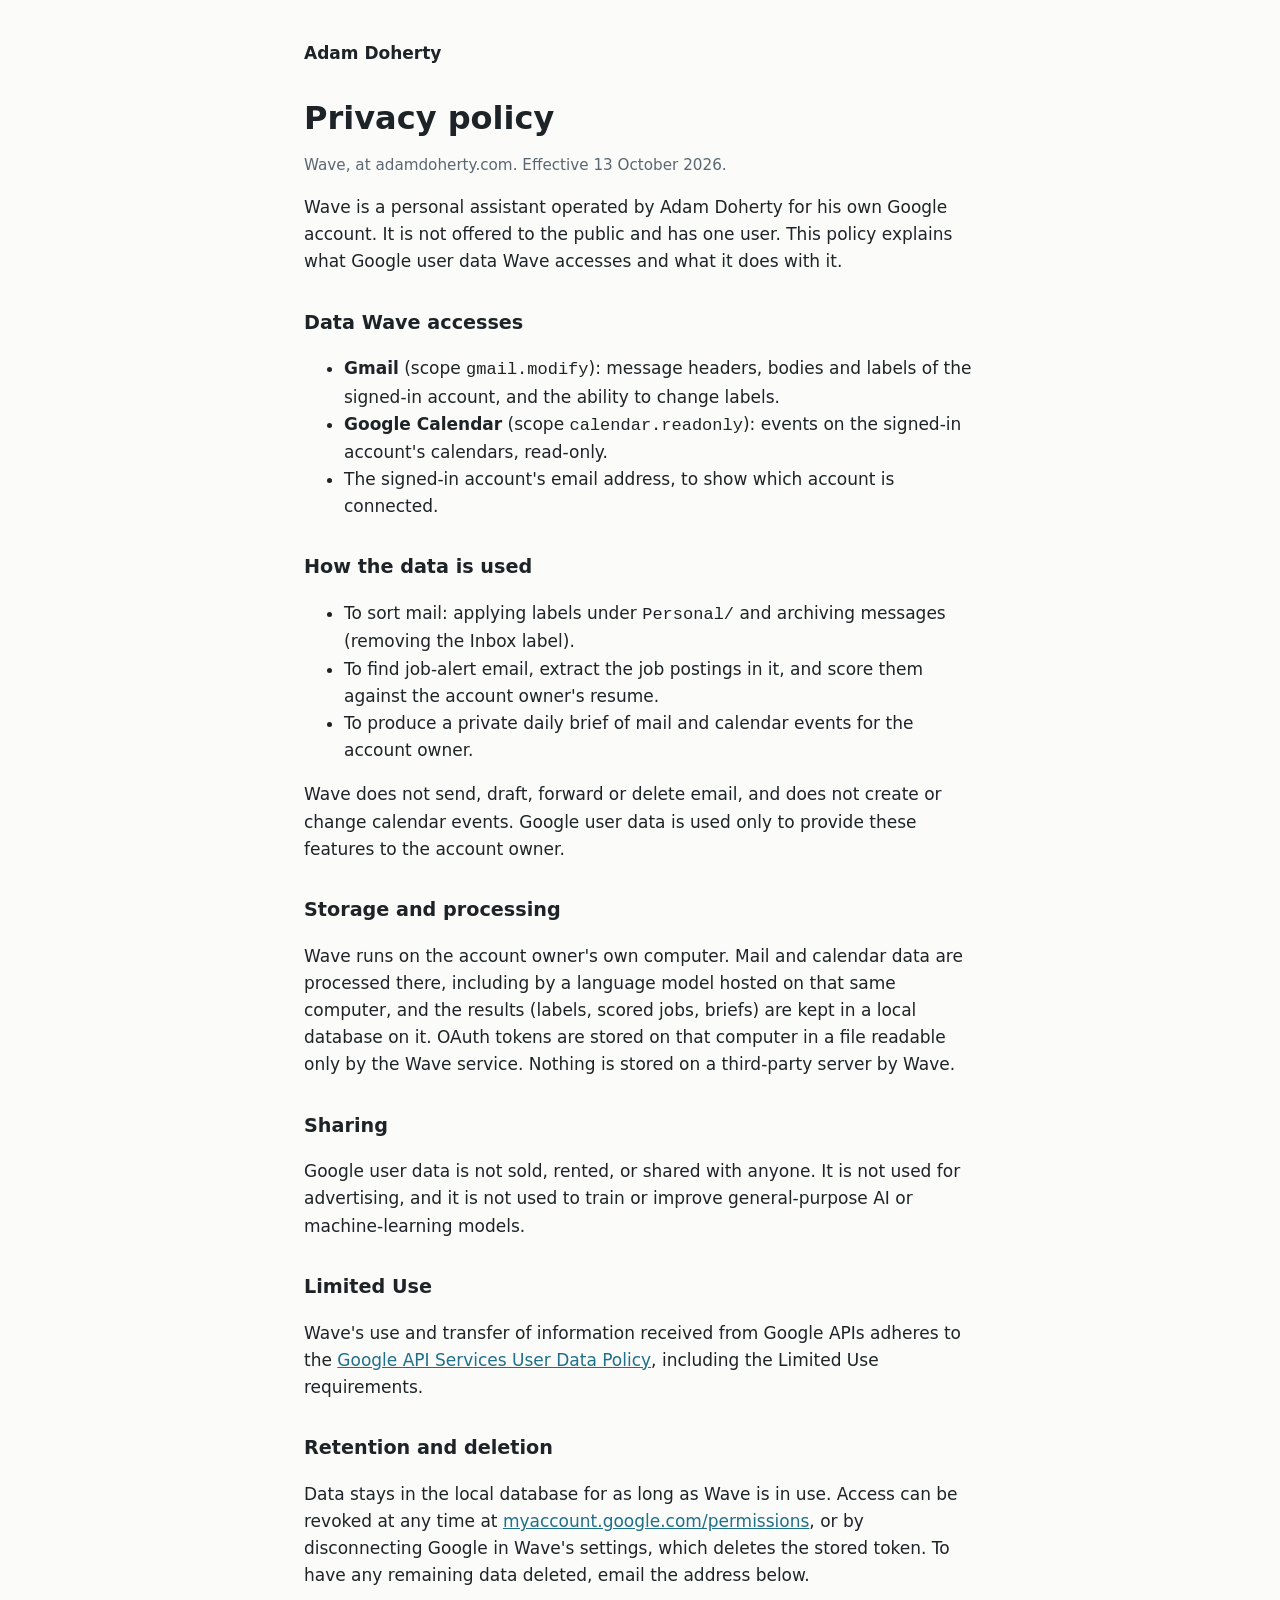
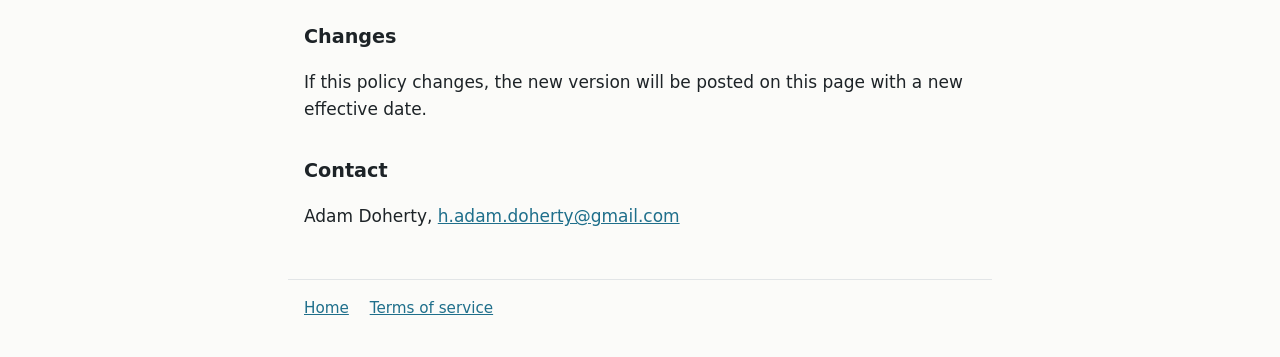
==== privacy.html @ 3259eeae "adamdoherty.com: home page, privacy policy and terms for Wave's Google OAuth app Co-Authored-By: Cla" ====
<!doctype html>
<html lang="en">
<head>
  <meta charset="utf-8">
  <meta name="viewport" content="width=device-width, initial-scale=1">
  <title>Privacy Policy</title>
  <meta name="description" content="How Wave, Adam Doherty's personal assistant, accesses, uses, stores and shares Google user data.">
  <link rel="stylesheet" href="/style.css">
</head>
<body>
  <header><a class="home" href="/">Adam Doherty</a></header>
  <main>
    <h1>Privacy policy</h1>
    <p class="meta">Wave, at adamdoherty.com. Effective 13 October 2026.</p>

    <p>Wave is a personal assistant operated by Adam Doherty for his own Google account. It is not offered to the public and has one user. This policy explains what Google user data Wave accesses and what it does with it.</p>

    <h2>Data Wave accesses</h2>
    <ul>
      <li><strong>Gmail</strong> (scope <code>gmail.modify</code>): message headers, bodies and labels of the signed-in account, and the ability to change labels.</li>
      <li><strong>Google Calendar</strong> (scope <code>calendar.readonly</code>): events on the signed-in account's calendars, read-only.</li>
      <li>The signed-in account's email address, to show which account is connected.</li>
    </ul>

    <h2>How the data is used</h2>
    <ul>
      <li>To sort mail: applying labels under <code>Personal/</code> and archiving messages (removing the Inbox label).</li>
      <li>To find job-alert email, extract the job postings in it, and score them against the account owner's resume.</li>
      <li>To produce a private daily brief of mail and calendar events for the account owner.</li>
    </ul>
    <p>Wave does not send, draft, forward or delete email, and does not create or change calendar events. Google user data is used only to provide these features to the account owner.</p>

    <h2>Storage and processing</h2>
    <p>Wave runs on the account owner's own computer. Mail and calendar data are processed there, including by a language model hosted on that same computer, and the results (labels, scored jobs, briefs) are kept in a local database on it. OAuth tokens are stored on that computer in a file readable only by the Wave service. Nothing is stored on a third-party server by Wave.</p>

    <h2>Sharing</h2>
    <p>Google user data is not sold, rented, or shared with anyone. It is not used for advertising, and it is not used to train or improve general-purpose AI or machine-learning models.</p>

    <h2>Limited Use</h2>
    <p>Wave's use and transfer of information received from Google APIs adheres to the <a href="https://developers.google.com/terms/api-services-user-data-policy">Google API Services User Data Policy</a>, including the Limited Use requirements.</p>

    <h2>Retention and deletion</h2>
    <p>Data stays in the local database for as long as Wave is in use. Access can be revoked at any time at <a href="https://myaccount.google.com/permissions">myaccount.google.com/permissions</a>, or by disconnecting Google in Wave's settings, which deletes the stored token. To have any remaining data deleted, email the address below.</p>

    <h2>Changes</h2>
    <p>If this policy changes, the new version will be posted on this page with a new effective date.</p>

    <h2>Contact</h2>
    <p>Adam Doherty, <a href="mailto:h.adam.doherty@gmail.com">h.adam.doherty@gmail.com</a></p>
  </main>
  <footer>
    <a href="/">Home</a>
    <a href="/terms.html">Terms of service</a>
  </footer>
</body>
</html>
---- style.css ----
:root {
  --bg: #fbfbf9;
  --fg: #1d2327;
  --muted: #5b6770;
  --rule: #e2e5e7;
  --accent: #1f6f8b;
}
@media (prefers-color-scheme: dark) {
  :root {
    --bg: #14191c;
    --fg: #e6eaec;
    --muted: #9aa6ad;
    --rule: #2a3236;
    --accent: #6cc4e0;
  }
}
* { box-sizing: border-box; }
body {
  margin: 0;
  background: var(--bg);
  color: var(--fg);
  font: 17px/1.6 system-ui, -apple-system, "Segoe UI", Roboto, sans-serif;
}
main, header, footer { max-width: 44rem; margin: 0 auto; padding: 0 1rem; }
header { padding-top: 2.5rem; }
header a.home { color: var(--fg); font-weight: 600; text-decoration: none; }
h1 { font-size: 2rem; line-height: 1.2; margin: 2rem 0 0.5rem; }
h2 { font-size: 1.2rem; margin: 2rem 0 0.5rem; }
p, li { color: var(--fg); }
.lede { color: var(--muted); font-size: 1.1rem; }
.meta { color: var(--muted); font-size: 0.95rem; }
a { color: var(--accent); }
footer {
  margin-top: 3rem;
  padding-top: 1rem;
  padding-bottom: 2.5rem;
  border-top: 1px solid var(--rule);
  color: var(--muted);
  font-size: 0.95rem;
}
footer a { margin-right: 1rem; }
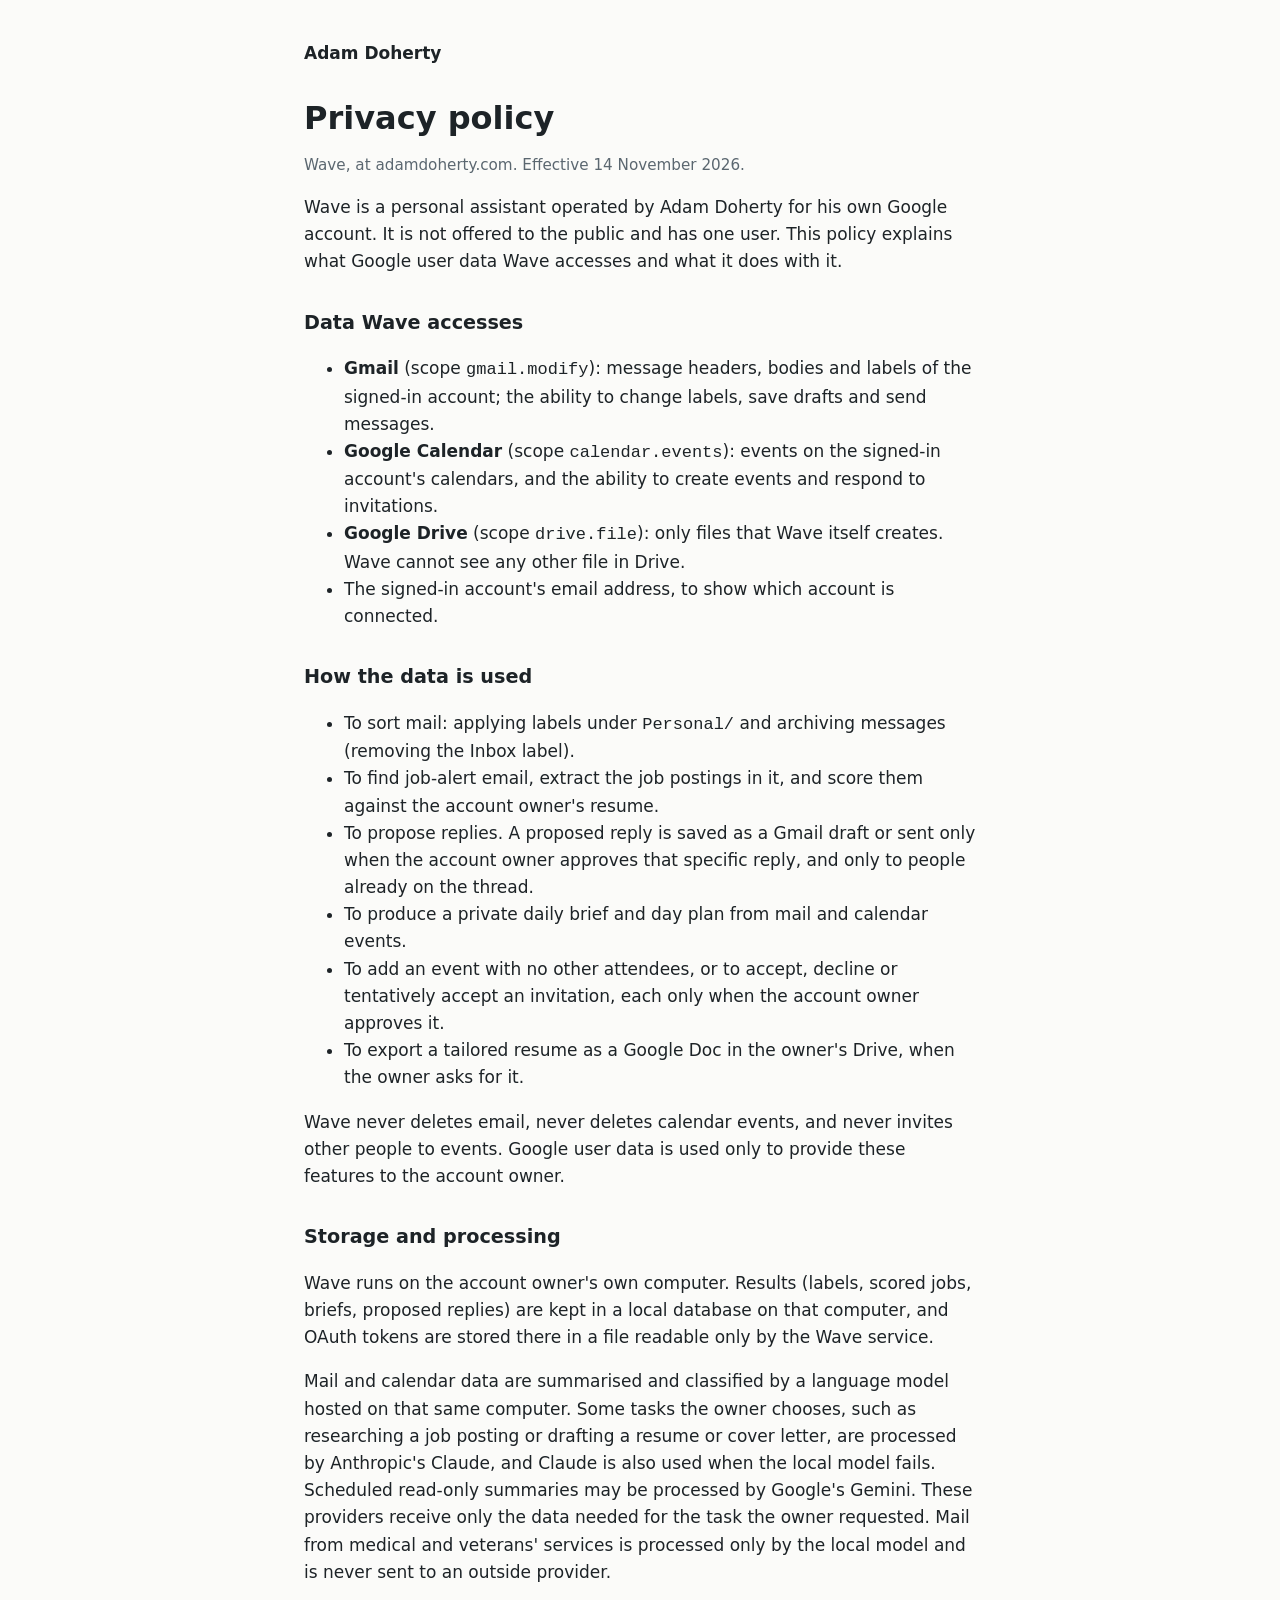
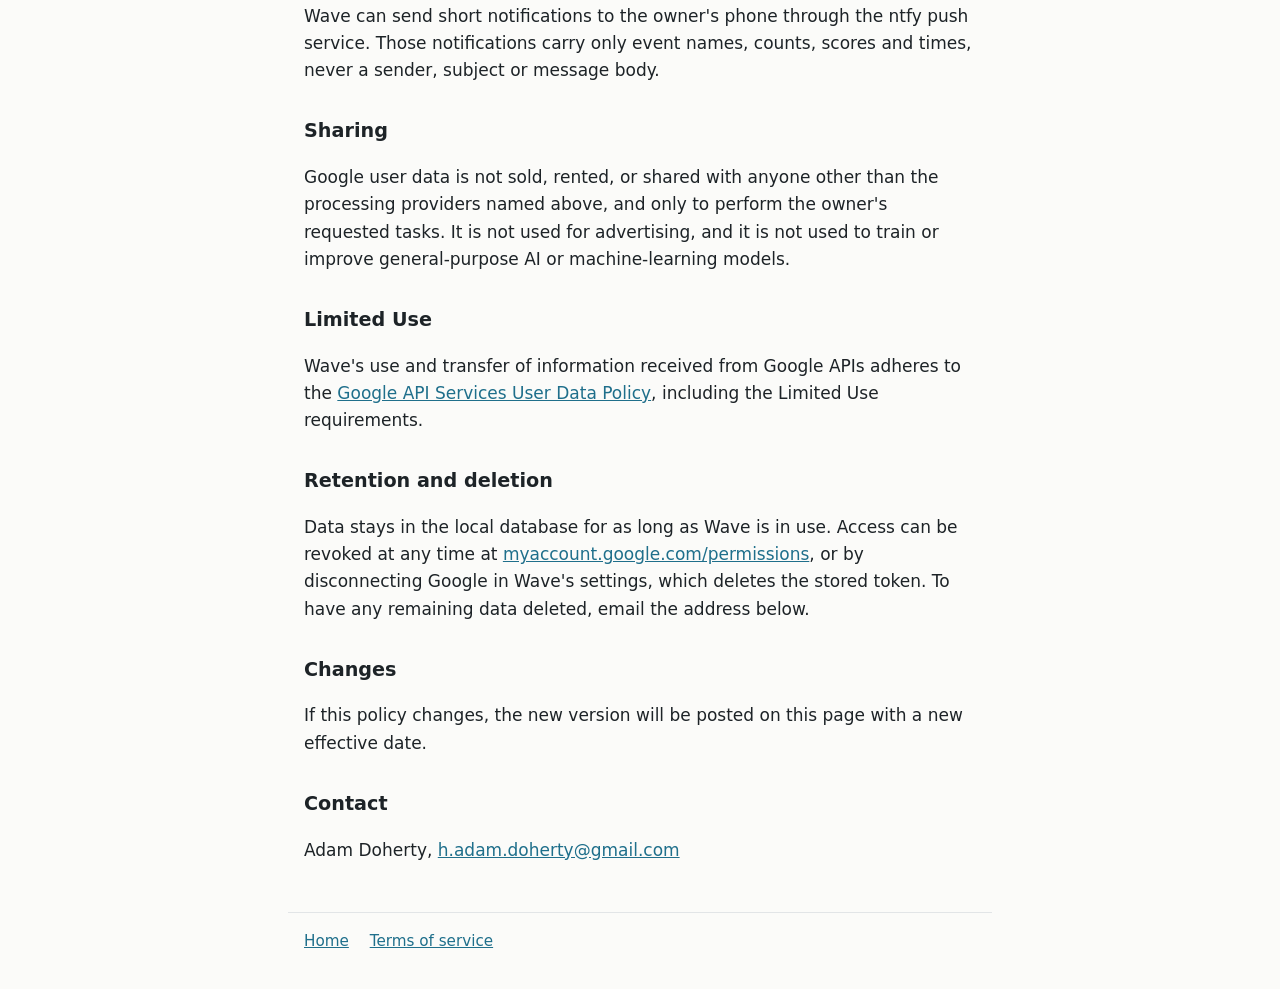
==== commit 7a76b3ab: "adamdoherty.com: match privacy policy to Wave's current Google scopes; add Namecheap hosting deploy " ====
--- a/privacy.html
+++ b/privacy.html
@@ -11,14 +11,15 @@
   <header><a class="home" href="/">Adam Doherty</a></header>
   <main>
     <h1>Privacy policy</h1>
-    <p class="meta">Wave, at adamdoherty.com. Effective 13 October 2026.</p>
+    <p class="meta">Wave, at adamdoherty.com. Effective 14 November 2026.</p>
 
     <p>Wave is a personal assistant operated by Adam Doherty for his own Google account. It is not offered to the public and has one user. This policy explains what Google user data Wave accesses and what it does with it.</p>
 
     <h2>Data Wave accesses</h2>
     <ul>
-      <li><strong>Gmail</strong> (scope <code>gmail.modify</code>): message headers, bodies and labels of the signed-in account, and the ability to change labels.</li>
-      <li><strong>Google Calendar</strong> (scope <code>calendar.readonly</code>): events on the signed-in account's calendars, read-only.</li>
+      <li><strong>Gmail</strong> (scope <code>gmail.modify</code>): message headers, bodies and labels of the signed-in account; the ability to change labels, save drafts and send messages.</li>
+      <li><strong>Google Calendar</strong> (scope <code>calendar.events</code>): events on the signed-in account's calendars, and the ability to create events and respond to invitations.</li>
+      <li><strong>Google Drive</strong> (scope <code>drive.file</code>): only files that Wave itself creates. Wave cannot see any other file in Drive.</li>
       <li>The signed-in account's email address, to show which account is connected.</li>
     </ul>
 
@@ -26,15 +27,20 @@
     <ul>
       <li>To sort mail: applying labels under <code>Personal/</code> and archiving messages (removing the Inbox label).</li>
       <li>To find job-alert email, extract the job postings in it, and score them against the account owner's resume.</li>
-      <li>To produce a private daily brief of mail and calendar events for the account owner.</li>
+      <li>To propose replies. A proposed reply is saved as a Gmail draft or sent only when the account owner approves that specific reply, and only to people already on the thread.</li>
+      <li>To produce a private daily brief and day plan from mail and calendar events.</li>
+      <li>To add an event with no other attendees, or to accept, decline or tentatively accept an invitation, each only when the account owner approves it.</li>
+      <li>To export a tailored resume as a Google Doc in the owner's Drive, when the owner asks for it.</li>
     </ul>
-    <p>Wave does not send, draft, forward or delete email, and does not create or change calendar events. Google user data is used only to provide these features to the account owner.</p>
+    <p>Wave never deletes email, never deletes calendar events, and never invites other people to events. Google user data is used only to provide these features to the account owner.</p>
 
     <h2>Storage and processing</h2>
-    <p>Wave runs on the account owner's own computer. Mail and calendar data are processed there, including by a language model hosted on that same computer, and the results (labels, scored jobs, briefs) are kept in a local database on it. OAuth tokens are stored on that computer in a file readable only by the Wave service. Nothing is stored on a third-party server by Wave.</p>
+    <p>Wave runs on the account owner's own computer. Results (labels, scored jobs, briefs, proposed replies) are kept in a local database on that computer, and OAuth tokens are stored there in a file readable only by the Wave service.</p>
+    <p>Mail and calendar data are summarised and classified by a language model hosted on that same computer. Some tasks the owner chooses, such as researching a job posting or drafting a resume or cover letter, are processed by Anthropic's Claude, and Claude is also used when the local model fails. Scheduled read-only summaries may be processed by Google's Gemini. These providers receive only the data needed for the task the owner requested. Mail from medical and veterans' services is processed only by the local model and is never sent to an outside provider.</p>
+    <p>Wave can send short notifications to the owner's phone through the ntfy push service. Those notifications carry only event names, counts, scores and times, never a sender, subject or message body.</p>
 
     <h2>Sharing</h2>
-    <p>Google user data is not sold, rented, or shared with anyone. It is not used for advertising, and it is not used to train or improve general-purpose AI or machine-learning models.</p>
+    <p>Google user data is not sold, rented, or shared with anyone other than the processing providers named above, and only to perform the owner's requested tasks. It is not used for advertising, and it is not used to train or improve general-purpose AI or machine-learning models.</p>
 
     <h2>Limited Use</h2>
     <p>Wave's use and transfer of information received from Google APIs adheres to the <a href="https://developers.google.com/terms/api-services-user-data-policy">Google API Services User Data Policy</a>, including the Limited Use requirements.</p>
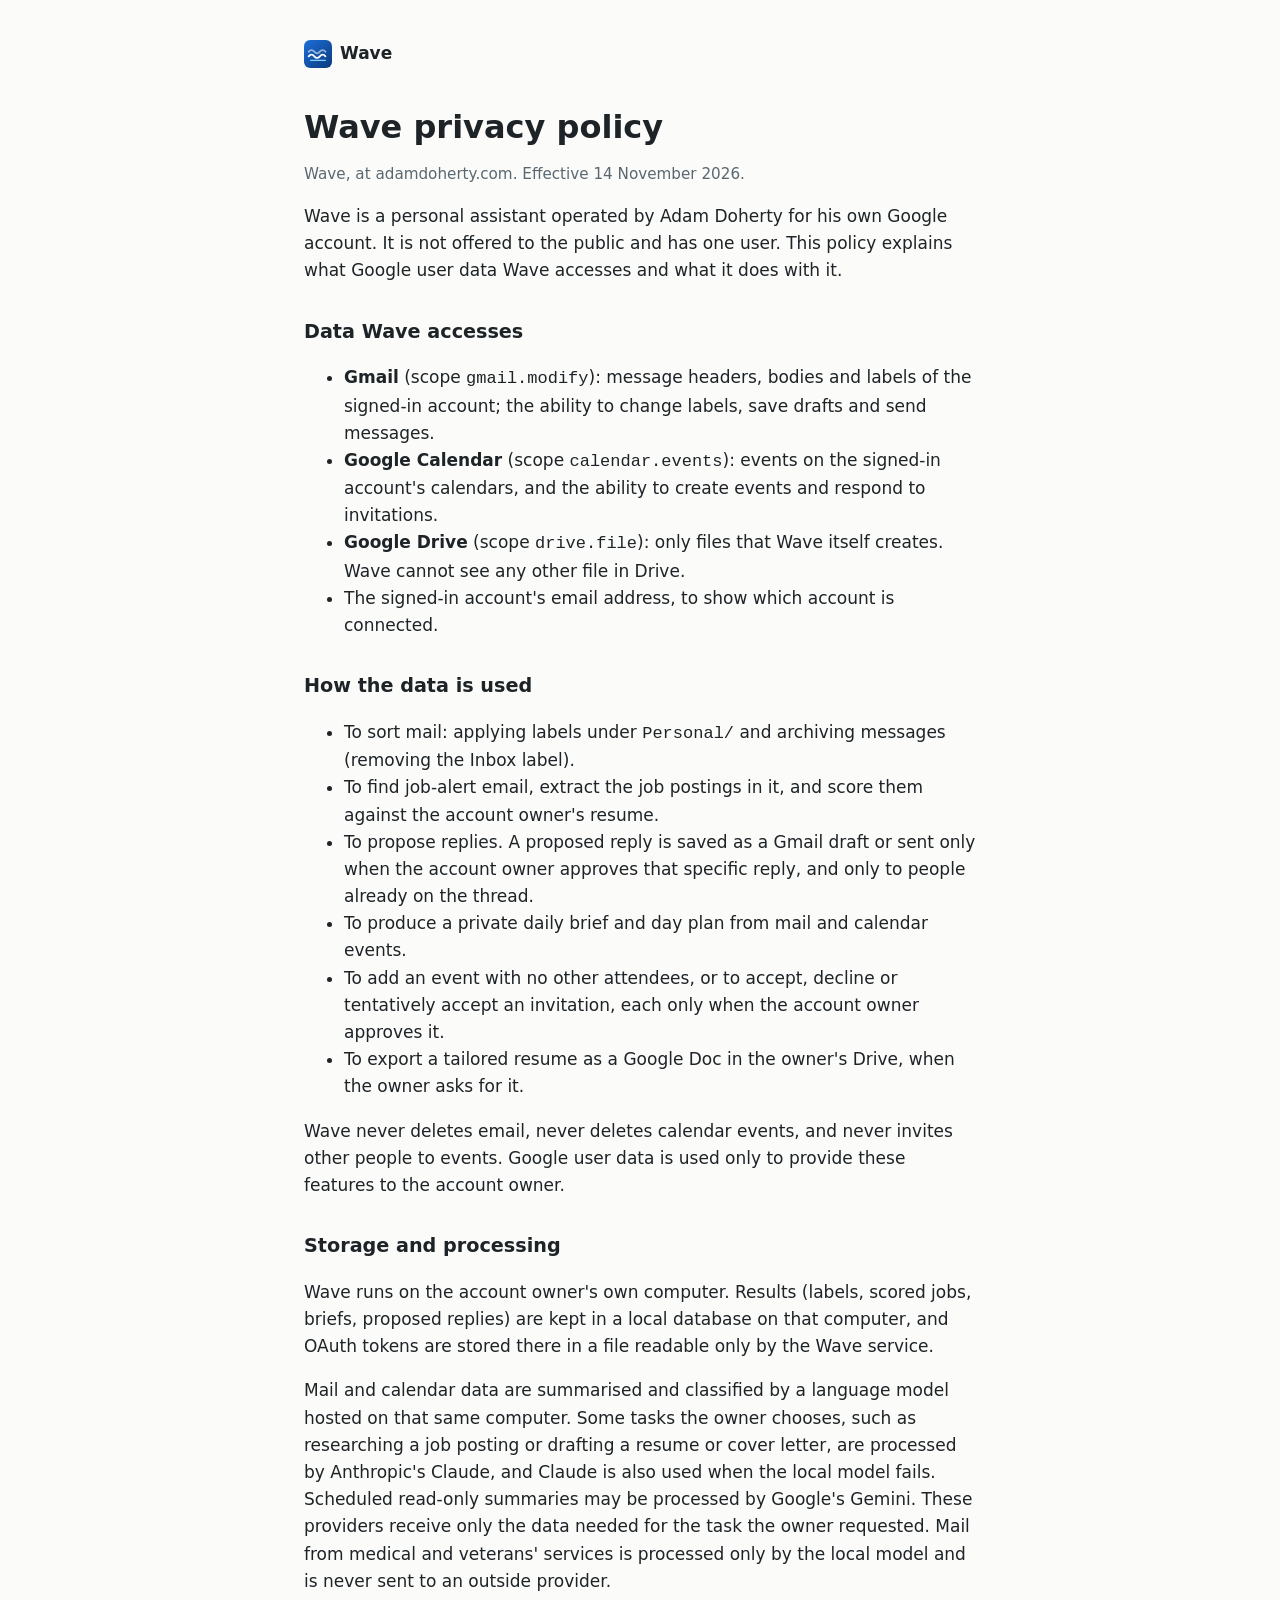
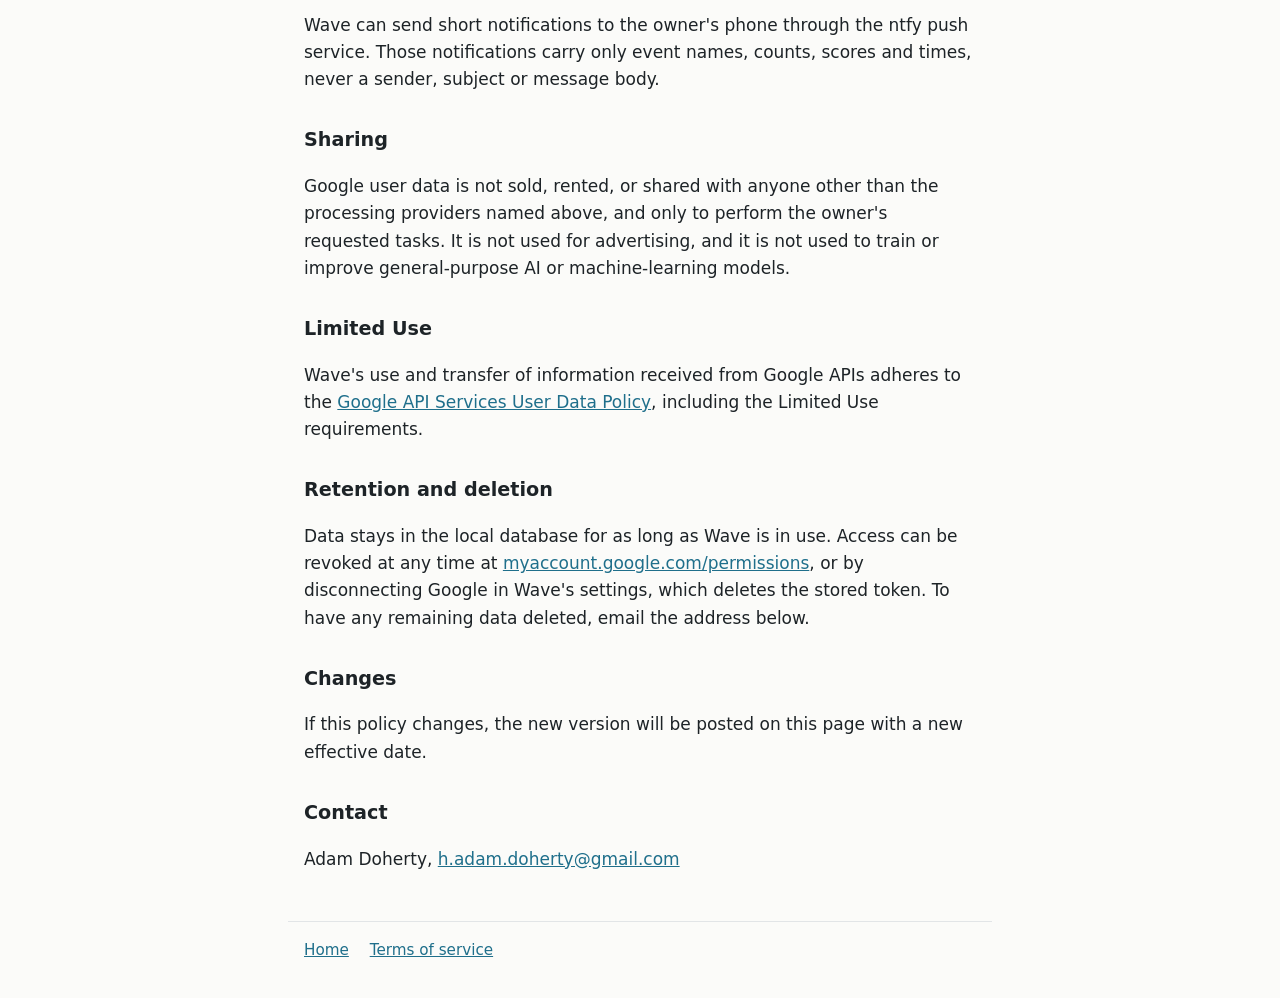
==== commit a1b6019e: "adamdoherty.com: brand the site as Wave with a logo and favicon Google branding verification needs t" ====
--- a/privacy.html
+++ b/privacy.html
@@ -3,14 +3,15 @@
 <head>
   <meta charset="utf-8">
   <meta name="viewport" content="width=device-width, initial-scale=1">
-  <title>Privacy Policy</title>
+  <title>Wave Privacy Policy</title>
   <meta name="description" content="How Wave, Adam Doherty's personal assistant, accesses, uses, stores and shares Google user data.">
+  <link rel="icon" type="image/png" href="/favicon.png">
   <link rel="stylesheet" href="/style.css">
 </head>
 <body>
-  <header><a class="home" href="/">Adam Doherty</a></header>
+  <header><a class="home" href="/"><img src="/img/wave-logo.svg" alt="" width="28" height="28">Wave</a></header>
   <main>
-    <h1>Privacy policy</h1>
+    <h1>Wave privacy policy</h1>
     <p class="meta">Wave, at adamdoherty.com. Effective 14 November 2026.</p>
 
     <p>Wave is a personal assistant operated by Adam Doherty for his own Google account. It is not offered to the public and has one user. This policy explains what Google user data Wave accesses and what it does with it.</p>
--- a/style.css
+++ b/style.css
@@ -39,3 +39,7 @@
   font-size: 0.95rem;
 }
 footer a { margin-right: 1rem; }
+header a.home { display: inline-flex; align-items: center; gap: 0.5rem; }
+.brand { display: flex; align-items: center; gap: 1.25rem; margin-top: 2rem; }
+.brand h1 { margin: 0; }
+.brand .lede { margin: 0.25rem 0 0; }
